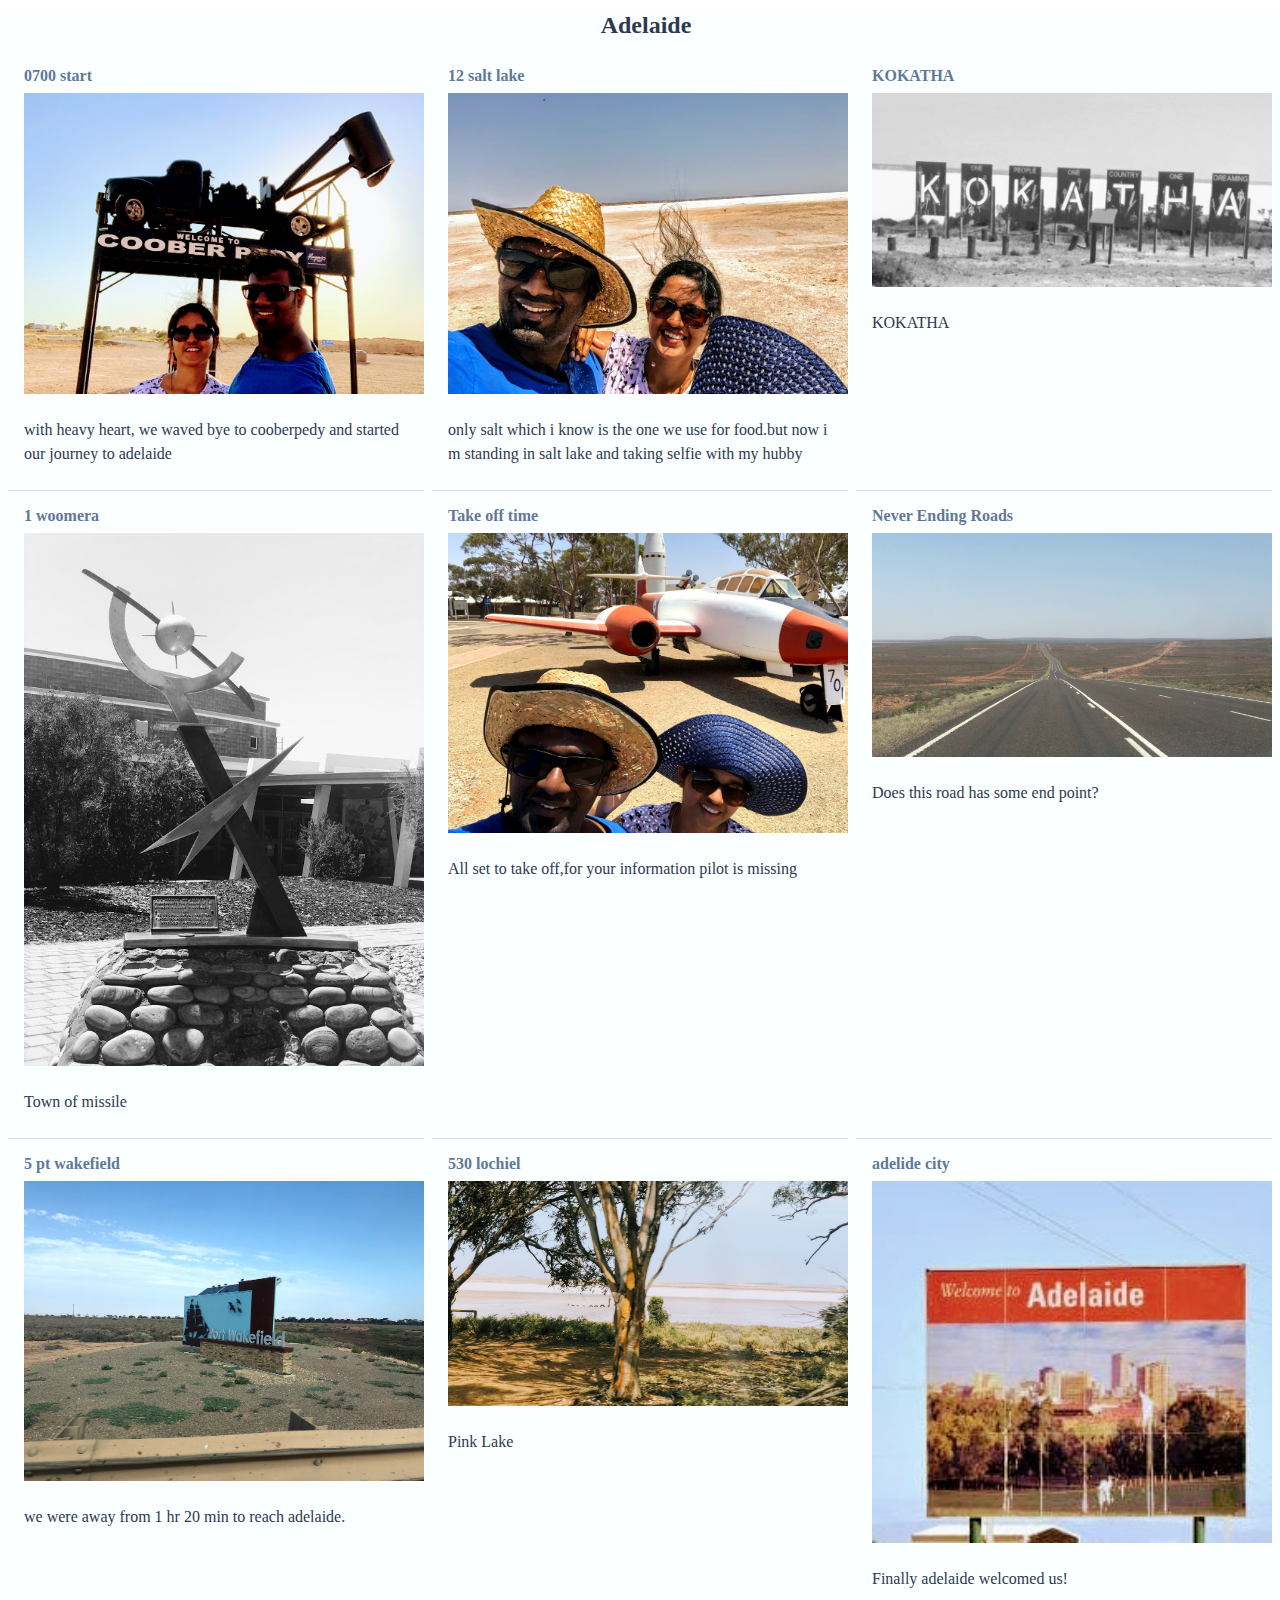
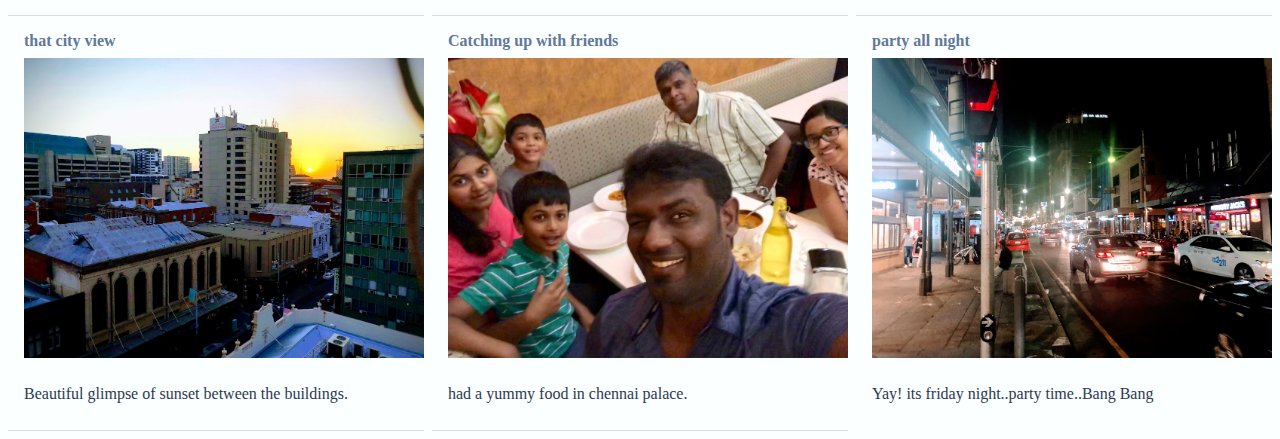
==== adelaide.html @ 857df05e "added all html pages" ====
<!DOCTYPE html>
<html>
  <head>
    <meta charset="utf-8" />
    <title>Adelaide</title>
    <meta name="viewport" content="width=device-width, initial-scale=1" />
    <link rel="stylesheet" href="travelog.css" />
    <link
      rel="stylesheet"
      href="https://use.fontawesome.com/releases/v5.7.2/css/all.css"
      integrity="sha384-fnmOCqbTlWIlj8LyTjo7mOUStjsKC4pOpQbqyi7RrhN7udi9RwhKkMHpvLbHG9Sr"
      crossorigin="anonymous"
    />

    <link
      href="https://fonts.googleapis.com/css?family=PT+Sans"
      rel="stylesheet"
    />

    <link
      rel="stylesheet"
      href="https://use.fontawesome.com/releases/v5.6.3/css/all.css"
      integrity="sha384-UHRtZLI+pbxtHCWp1t77Bi1L4ZtiqrqD80Kn4Z8NTSRyMA2Fd33n5dQ8lWUE00s/"
      crossorigin="anonymous"
    />
  </head>

  <section class="container">
    <section class="journal">
      <h2 class="content-title">
        <a href="test_design2.html">
          <i id="backToDayEvents" class="fas fa-chevron-left  back_btn"></i></a
        >Adelaide
      </h2>

      <ul class="journal-list grid">
        <li class="detail-info ">
          <div class="content-wrap">
            <div class="content-spot">
              0700 start
            </div>
            <img class="image" src="img/adelaide-1.jpg" alt="0700 start" />

            <p class="content-line">
              with heavy heart, we waved bye to cooberpedy and started our
              journey to adelaide
            </p>
          </div>
        </li>

        <li class="detail-info ">
          <div class="content-wrap">
            <div class="content-spot">
              12 salt lake
            </div>
            <img class="image" src="img/adelaide-2.jpg" alt="12 salt lake" />

            <p class="content-line">
              only salt which i know is the one we use for food.but now i m
              standing in salt lake and taking selfie with my hubby
            </p>
          </div>
        </li>

        <li class="detail-info">
          <div class="content-wrap ">
            <div class="content-spot">
              KOKATHA
            </div>
            <img class="image" src="img/adelaide-3.jpg" alt="KOKATHA" />

            <p class="content-line">
              KOKATHA
            </p>
          </div>
        </li>

        <li class="detail-info">
          <div class="content-wrap">
            <div class="content-spot">
              1 woomera
            </div>
            <img class="image" src="img/adelaide-4.jpg" alt="1 woomera" />

            <p class="content-line">
              Town of missile
            </p>
          </div>
        </li>

        <li class="detail-info">
          <div class="content-wrap">
            <div class="content-spot">
              Take off time
            </div>
            <img class="image" src="img/adelaide-5.jpg" alt="Take off time" />

            <p class="content-line">
              All set to take off,for your information pilot is missing
            </p>
          </div>
        </li>

        <li class="detail-info">
          <div class="content-wrap">
            <div class="content-spot">
              Never Ending Roads
            </div>
            <img
              class="image"
              src="img/adelaide-6.jpg"
              alt="Never Ending Roads"
            />

            <p class="content-line">
              Does this road has some end point?
            </p>
          </div>
        </li>

        <li class="detail-info">
          <div class="content-wrap">
            <div class="content-spot">
              5 pt wakefield
            </div>
            <img class="image" src="img/adelaide-7.jpg" alt="5 pt wakefield" />

            <p class="content-line">
              we were away from 1 hr 20 min to reach adelaide.
            </p>
          </div>
        </li>

        <li class="detail-info">
          <div class="content-wrap">
            <div class="content-spot">
              530 lochiel
            </div>
            <img class="image" src="img/adelaide-8.jpg" alt="530 lochiel" />

            <p class="content-line">
              Pink Lake
            </p>
          </div>
        </li>

        <li class="detail-info">
          <div class="content-wrap">
            <div class="content-spot">
              adelide city
            </div>
            <img class="image" src="img/adelaide-9.jpg" alt="adelide city" />

            <p class="content-line">
              Finally adelaide welcomed us!
            </p>
          </div>
        </li>

        <li class="detail-info">
          <div class="content-wrap">
            <div class="content-spot">
              that city view
            </div>
            <img class="image" src="img/adelaide-10.jpg" alt="that city view" />

            <p class="content-line">
              Beautiful glimpse of sunset between the buildings.
            </p>
          </div>
        </li>

        <li class="detail-info">
          <div class="content-wrap">
            <div class="content-spot">
              Catching up with friends
            </div>
            <img
              class="image"
              src="img/adelaide-11.jpg"
              alt="catching up with friends"
            />

            <p class="content-line">
              had a yummy food in chennai palace.
            </p>
          </div>
        </li>

        <li class="detail-info">
          <div class="content-wrap">
            <div class="content-spot">
              party all night
            </div>
            <img
              class="image"
              src="img/adelaide-12.jpg"
              alt="party all night"
            />

            <p class="content-line">
              Yay! its friday night..party time..Bang Bang
            </p>
          </div>
        </li>
      </ul>
    </section>
  </section>
</html>
---- travelog.css ----
/* first page */
.container {
  background-size: 100% 100%;
  background: #fbffff;
  color: #2e394f;
  font-family: Segoe UI;
}

@media (min-width: 100px) and (max-width: 449px) {
  .mainContainer {
    display: grid;
    grid-template-columns: repeat(1, 1fr);
    grid-gap: 0.5em;
  }

  .containerElementClass {
    filter: drop-shadow(5px 5px 5px #222);
    display: block;
    margin: 0 auto;
    width: 80vw;
    margin-top: 3em;
    border: 1px solid white;
  }

  .containerText {
    font-size: 1rem;
    text-align: center;
  }
}

@media (min-width: 450px) and (max-width: 1000px) {
  .mainContainer {
    background-size: 100% 100%;
    display: grid;
    grid-template-columns: repeat(1, 1fr);
    grid-gap: 0.5em;
  }

  .containerElementClass {
    display: block;
    filter: drop-shadow(5px 5px 5px #222);
    margin: 0 auto;
    width: 80vw;
    margin-top: 2em;
  }

  .containerText {
    font-size: 1.25rem;
    text-align: center;
    margin: 0;
  }
}

@media (min-width: 1001px) {
  .mainContainer {
    background-size: 100% 100%;
    display: grid;
    grid-template-columns: repeat(1, 2fr);
    grid-gap: 0.5em;
  }

  .containerElementClass {
    filter: drop-shadow(5px 5px 5px #222);
    border-radius: 15px;
    display: block;
    margin: 0 auto;
    width: 60vw;
    height: 70vh;
    margin-top: 2em;
  }

  .containerText {
    font-size: 1rem;
    text-align: center;
  }
}

.dive_in {
  border: 1px solid #2e394f;
  background: #2e394f;
  border-radius: 5px;
  font-weight: 500;
  padding: 0.75em 1.5em;
  margin-top: -0.75em;
  color: #7e91aa;
}

.footer {
  padding-top: 0.5em;
  text-align: center;
  color: rgba(0, 0, 0, 0.9);
}

/*trip spots*/

.back_btn {
  color: gray;
  float: left;
  margin-left: 0.5em;
  margin-top: 0.15em;
}

.back_btn:hover {
  color: black;
}

.destination {
  color: #2e394f;
  text-align: center;
}

.trip_spot {
  display: flex;
  flex-direction: column;
  border: 1px solid gainsboro;
  border-radius: 5px 5px 0 0;
  box-shadow: 0 6px 15px rgba(36, 37, 38, 0.08);
  margin-bottom: 1em;
}

.trip_spot:hover {
  box-shadow: 5px 5px 6px -6px rgb(226, 226, 226);
}

.trip_location {
  background: #2e394f;
  border-top: 1px solid #2e394f;
  color: #9cb0c5;
  font-size: 1rem;
  text-align: center;
  text-decoration: none;
}

@media (min-width: 300px) and (max-width: 750px) {
  .grid_container {
    display: grid;
    grid-template-columns: repeat(1, 1fr);
    grid-gap: 0.5em;
  }

  .trip_img {
    border-radius: 5px 5px 0 0px;
    height: 24vh;
    width: 80vw;
  }
  .trip_spot {
    line-height: 3;
    width: 80vw;
    margin: 1em auto;
    background: transparent;
  }
}

@media (min-width: 751px) and (max-width: 1000px) {
  .grid_container {
    display: grid;
    grid-template-columns: repeat(2, 1fr);
    grid-gap: 0.5em;
  }

  .trip_spot {
    width: 35vw;
    line-height: 3;
    margin: 1em auto;
    background: transparent;
  }

  .trip_img {
    border-radius: 5px 5px 0 0px;
    height: 30vh;
    width: 35vw;
  }
}

@media (min-width: 1001px) {
  .grid_container {
    display: grid;
    grid-template-columns: repeat(3, 1fr);
    grid-gap: 0.5em;
    margin-left: 2.5em;
  }

  .trip_spot {
    width: 25vw;
    line-height: 3;
    margin: 0.5em auto;
    background: transparent;
  }

  .trip_img {
    border-radius: 5px 5px 0 0px;
    height: 38vh;
    width: 25vw;
  }
}

/* Detailed page */

body {
  margin: 0;
  padding: 0;
}

.journal-list {
  margin: 0;
  padding: 0.5em;
}

.detail-info {
  border-bottom: 1px solid gainsboro;
  list-style-type: none;
}

.detail-info:last-child {
  border-bottom: none;
}

.content-wrap {
  font-size: 1rem;
  padding: 0.5em;
}

.content-title {
  color: #2e394f;
  margin-top: 0.5em;
  margin-bottom: 0.5em;
  text-align: center;
}

.date {
  float: right;
  padding-top: 1em;
  padding-right: 0.5em;
  font-size: 0.5em;
}

.image {
  display: block;
  height: auto;
  padding: 0.5em;
  width: 100%;
  position: relative;
}

.content-spot {
  padding-left: 0.5em;
  color: #627898;
  font-weight: 700;
}

.content-line {
  line-height: 1.5;
  padding-left: 0.5em;
  font-size: 1rem;
}

@media (min-width: 700px) {
  .grid {
    display: grid;
    grid-template-columns: 1fr 1fr 1fr;
    grid-gap: 0.5em;
  }
}
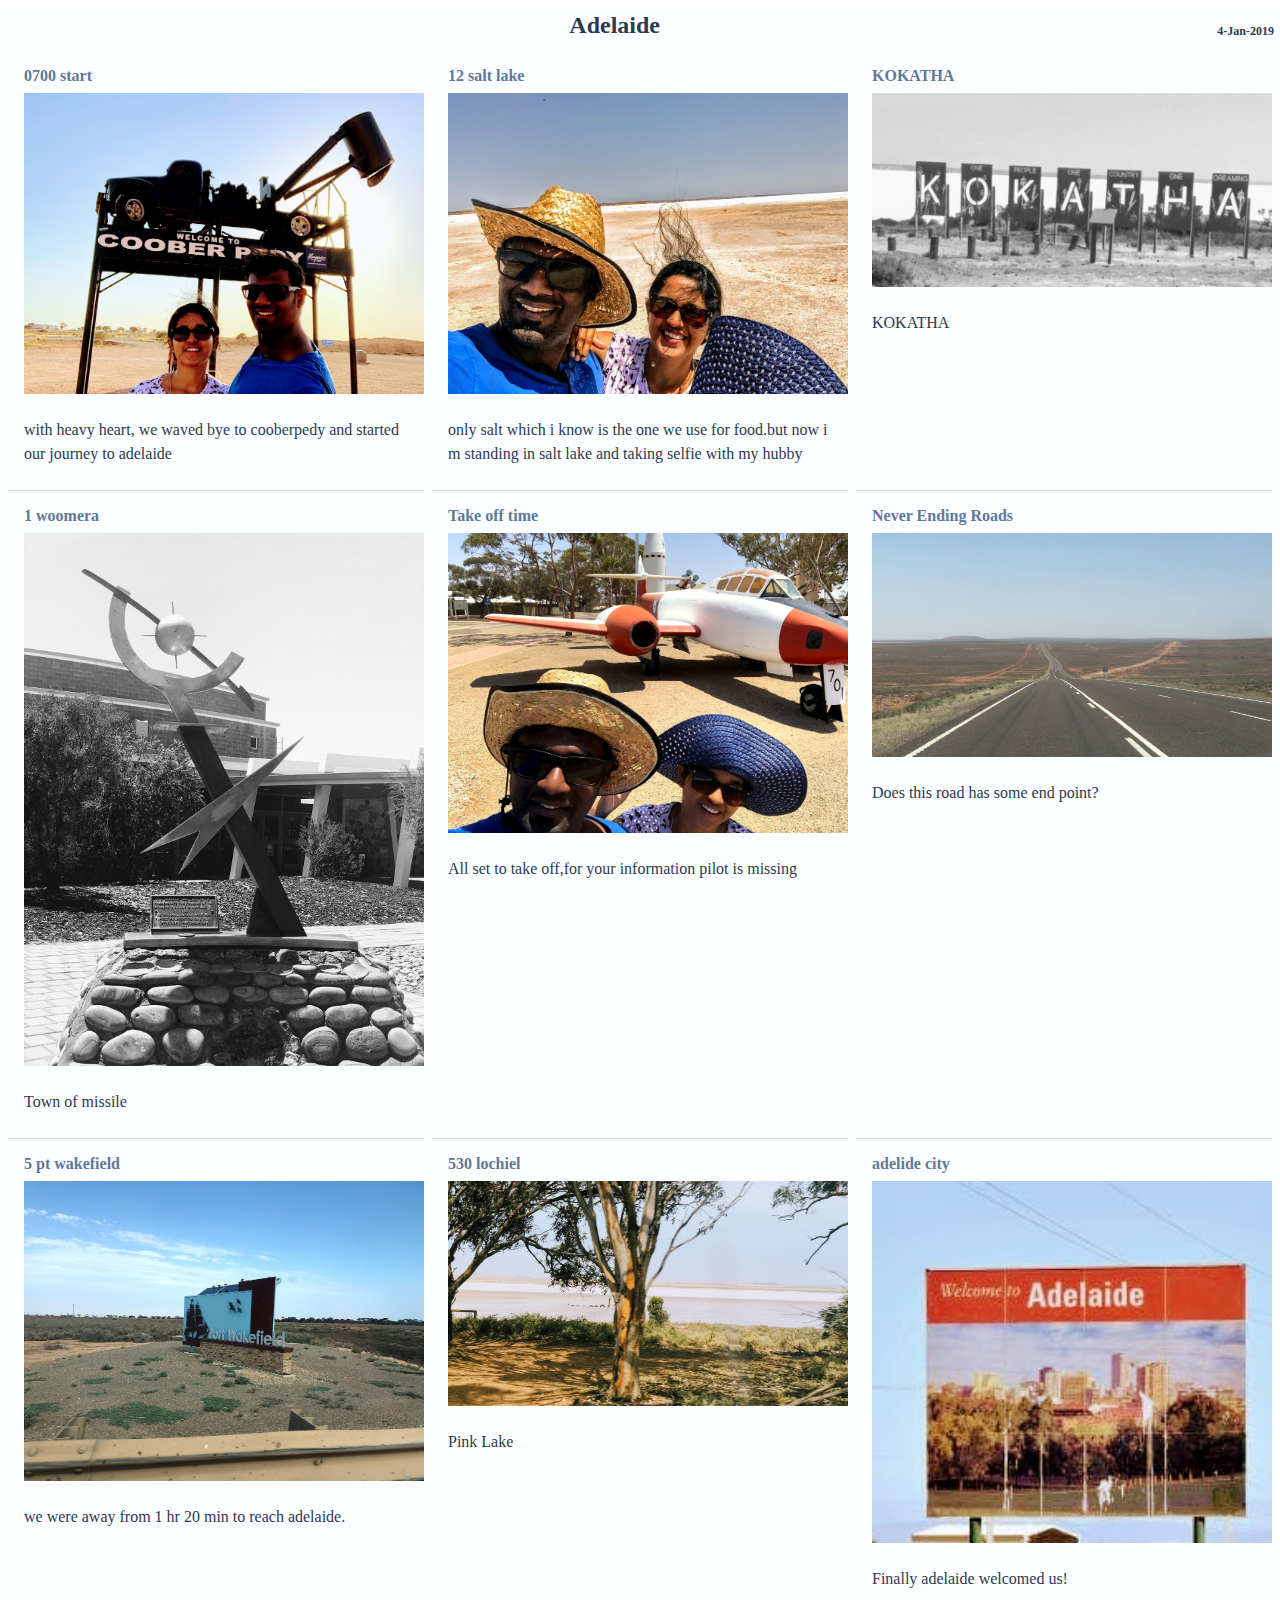
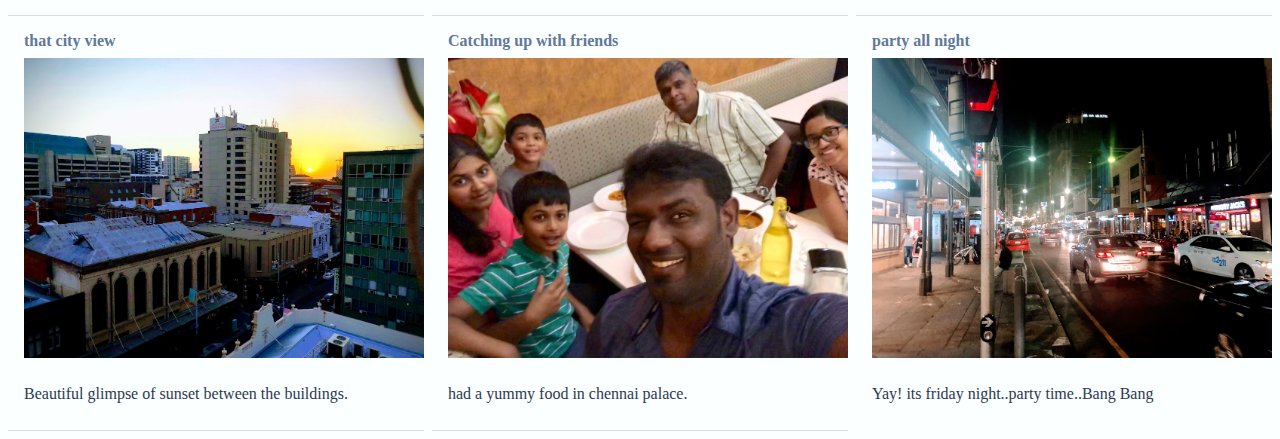
==== commit 6d243a05: "added date in header" ====
--- a/adelaide.html
+++ b/adelaide.html
@@ -31,6 +31,7 @@
         <a href="test_design2.html">
           <i id="backToDayEvents" class="fas fa-chevron-left  back_btn"></i></a
         >Adelaide
+        <span class="date">4-Jan-2019</span>
       </h2>
 
       <ul class="journal-list grid">
--- a/travelog.css
+++ b/travelog.css
@@ -82,7 +82,7 @@
   font-weight: 500;
   padding: 0.75em 1.5em;
   margin-top: -0.75em;
-  color: #7e91aa;
+  color: #ffffff;
 }
 
 .footer {
@@ -125,7 +125,7 @@
 .trip_location {
   background: #2e394f;
   border-top: 1px solid #2e394f;
-  color: #9cb0c5;
+  color: #ffffff;
   font-size: 1rem;
   text-align: center;
   text-decoration: none;
